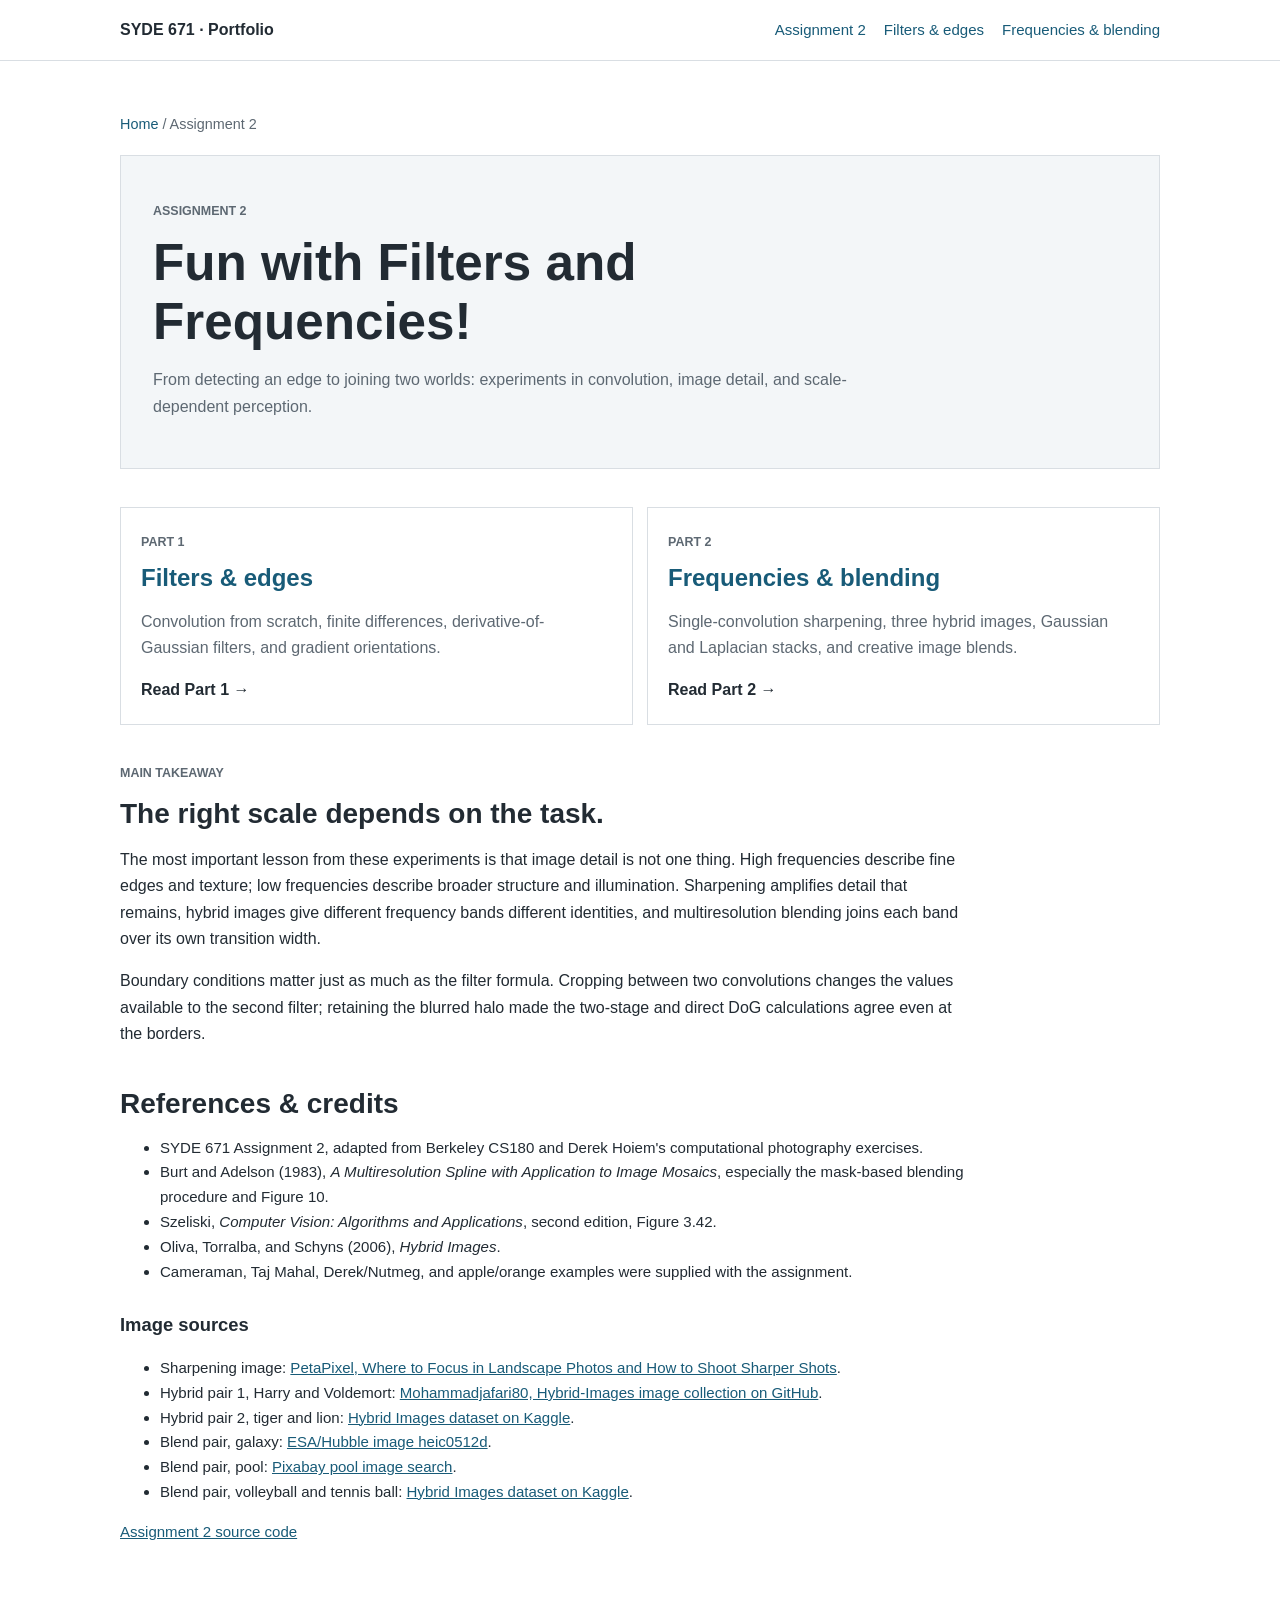
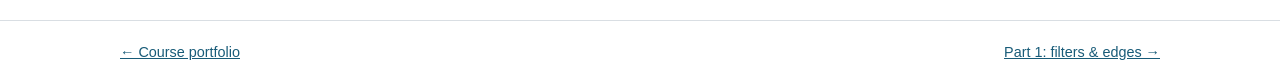
==== docs/Assignment2/index.html @ b8f6a823 "webpage almost done" ====
<!doctype html>
<html lang="en">

<head>
    <meta charset="utf-8">
    <meta name="viewport" content="width=device-width, initial-scale=1">
    <meta name="description"
        content="SYDE 671 Assignment 2: convolution, image gradients, sharpening, hybrid images, and multiresolution blending.">
    <title>Assignment 2: Filters &amp; Frequencies | SYDE 671</title>
    <link rel="stylesheet" href="../style.css">
    <link rel="stylesheet" href="./report.css">
</head>

<body class="assignment-two">
    <header class="site-header">
        <nav class="nav" aria-label="Main navigation">
            <a class="brand" href="../index.html">SYDE 671 &middot; Portfolio</a>
            <div class="nav-links"><a href="./index.html" aria-current="page">Assignment 2</a><a
                    href="./Part1/index.html">Filters &amp; edges</a><a href="./Part2/index.html">Frequencies &amp;
                    blending</a></div>
        </nav>
    </header>
    <main class="container report">
        <p class="breadcrumbs"><a href="../index.html">Home</a> / Assignment 2</p>
        <header class="report-header">
            <p class="eyebrow">Assignment 2</p>
            <h1>Fun with Filters and Frequencies!</h1>
            <p class="lead">From detecting an edge to joining two worlds: experiments in convolution, image detail, and
                scale-dependent perception.</p>
        </header>
        <section class="part-links" aria-label="Assignment sections">
            <a href="./Part1/index.html"><span class="eyebrow">Part 1</span>
                <h2>Filters &amp; edges</h2>
                <p>Convolution from scratch, finite differences, derivative-of-Gaussian filters, and gradient
                    orientations.</p><span class="text-link">Read Part 1 &rarr;</span>
            </a>
            <a href="./Part2/index.html"><span class="eyebrow">Part 2</span>
                <h2>Frequencies &amp; blending</h2>
                <p>Single-convolution sharpening, three hybrid images, Gaussian and Laplacian stacks, and creative image
                    blends.</p><span class="text-link">Read Part 2 &rarr;</span>
            </a>
        </section>
        <section class="report-section" id="takeaway">
            <p class="eyebrow">Main takeaway</p>
            <h2>The right scale depends on the task.</h2>
            <p>The most important lesson from these experiments is that image detail is not one thing. High frequencies
                describe fine edges and texture; low frequencies describe broader structure and illumination. Sharpening
                amplifies detail that remains, hybrid images give different frequency bands different identities, and
                multiresolution blending joins each band over its own transition width.</p>
            <p>Boundary conditions matter just as much as the filter formula. Cropping between two convolutions changes
                the values available to the second filter; retaining the blurred halo made the two-stage and direct DoG
                calculations agree even at the borders.</p>
        </section>
        <section class="report-section references" id="references">
            <h2>References &amp; credits</h2>
            <ul>
                <li>SYDE 671 Assignment 2, adapted from Berkeley CS180 and Derek Hoiem's computational photography
                    exercises.</li>
                <li>Burt and Adelson (1983), <cite>A Multiresolution Spline with Application to Image Mosaics</cite>,
                    especially the mask-based blending procedure and Figure 10.</li>
                <li>Szeliski, <cite>Computer Vision: Algorithms and Applications</cite>, second edition, Figure 3.42.
                </li>
                <li>Oliva, Torralba, and Schyns (2006), <cite>Hybrid Images</cite>.</li>
                <li>Cameraman, Taj Mahal, Derek/Nutmeg, and apple/orange examples were supplied with the assignment.
                </li>
            </ul>
            <h3>Image sources</h3>
            <ul>
                <li>Sharpening image: <a
                        href="https://petapixel.com/2018/10/12/where-to-focus-in-landscape-photos-and-how-to-shoot-sharper-shots/">PetaPixel,
                        Where to Focus in Landscape Photos and How to Shoot Sharper Shots</a>.</li>
                <li>Hybrid pair 1, Harry and Voldemort: <a
                        href="https://github.com/Mohammadjafari80/Hybrid-Images/tree/main/images">Mohammadjafari80,
                        Hybrid-Images image collection on GitHub</a>.</li>
                <li>Hybrid pair 2, tiger and lion: <a
                        href="https://www.kaggle.com/datasets/aashanvitjanbandhu/hybrid-images">Hybrid Images dataset
                        on Kaggle</a>.</li>
                <li>Blend pair, galaxy: <a href="https://esahubble.org/images/heic0512d/">ESA/Hubble
                        image heic0512d</a>.</li>
                <li>Blend pair, pool: <a href="https://pixabay.com/images/search/pool/">Pixabay pool
                        image search</a>.</li>
                <li>Blend pair, volleyball and tennis ball: <a
                        href="https://www.kaggle.com/datasets/aashanvitjanbandhu/hybrid-images">Hybrid Images dataset
                        on Kaggle</a>.</li>
            </ul>
            <p><a href="https://github.com/n-zhao12/SYDE671-assignments/tree/main/Assignment2">Assignment 2 source
                    code</a></p>
        </section>
    </main>
    <footer class="site-footer">
        <div class="container"><a href="../index.html">&larr; Course portfolio</a><a href="./Part1/index.html">Part 1:
                filters &amp; edges &rarr;</a></div>
    </footer>
</body>

</html>
---- docs/style.css ----
:root {
    --ink: #222b33;
    --muted: #5d6872;
    --paper: #ffffff;
    --card: #ffffff;
    --line: #d9dee3;
    --accent: #185b78;
    --soft: #f3f6f8;
}

* {
    box-sizing: border-box;
}

html {
    scroll-behavior: smooth;
}

body {
    margin: 0;
    background: var(--paper);
    color: var(--ink);
    font: 16px/1.65 Arial, Helvetica, sans-serif;
}

a {
    color: var(--accent);
}

a:hover {
    color: #103e53;
}

.site-header {
    border-bottom: 1px solid var(--line);
}

.nav,
.container {
    width: min(1040px, calc(100% - 40px));
    margin: 0 auto;
}

.nav {
    min-height: 60px;
    display: flex;
    align-items: center;
    justify-content: space-between;
    gap: 20px;
}

.brand {
    color: var(--ink);
    font-weight: 700;
    text-decoration: none;
}

.nav-links {
    display: flex;
    flex-wrap: wrap;
    gap: 18px;
}

.nav-links a {
    font-size: .94rem;
    text-decoration: none;
}

.container {
    padding: 38px 0 60px;
}

.hero {
    padding: 32px;
    border: 1px solid var(--line);
    background: var(--soft);
}

.eyebrow,
.number {
    color: var(--muted);
    font-size: .78rem;
    font-weight: 700;
    letter-spacing: .07em;
    text-transform: uppercase;
}

.hero h1 {
    max-width: 780px;
    margin: 0;
    font-size: clamp(2rem, 5vw, 3.2rem);
    line-height: 1.15;
}

.hero p {
    max-width: 700px;
    color: var(--muted);
}

.hero-actions {
    display: flex;
    flex-wrap: wrap;
    gap: 10px;
    margin-top: 20px;
}

.button {
    display: inline-block;
    padding: 8px 13px;
    border: 1px solid var(--accent);
    border-radius: 3px;
    color: #fff;
    background: var(--accent);
    font-weight: 700;
    text-decoration: none;
}

.button:hover {
    color: #fff;
    background: #103e53;
}

.button.secondary {
    color: var(--accent);
    background: transparent;
}

.button.secondary:hover {
    color: #103e53;
    background: #e8eef1;
}

.section {
    margin-top: 38px;
}

.section-heading {
    max-width: 760px;
    margin-bottom: 18px;
}

.section-heading h2 {
    margin: 0 0 6px;
    font-size: 1.75rem;
    line-height: 1.25;
}

.section-heading p,
.muted {
    color: var(--muted);
}

.grid {
    display: grid;
    grid-template-columns: repeat(auto-fit, minmax(min(100%, 260px), 1fr));
    gap: 14px;
}

.card {
    padding: 20px;
    border: 1px solid var(--line);
    background: var(--card);
}

.card h2,
.card h3 {
    margin: 0 0 8px;
}

.card p:last-child {
    margin-bottom: 0;
}

.card-link {
    display: block;
    color: inherit;
    text-decoration: none;
}

.card-link:hover {
    border-color: #8998a3;
    background: #fafcfd;
}

.card-link h2,
.card-link h3 {
    color: var(--accent);
}

.number {
    color: var(--muted);
}

.tag {
    color: var(--accent);
    font-weight: 700;
}

.callout {
    padding: 15px 18px;
    border-left: 3px solid var(--accent);
    background: var(--soft);
}

.callout p {
    margin: 0;
}

.table-wrap {
    overflow-x: auto;
    border: 1px solid var(--line);
}

table {
    width: 100%;
    min-width: 520px;
    border-collapse: collapse;
}

th,
td {
    padding: 10px 13px;
    border-bottom: 1px solid var(--line);
    text-align: left;
}

th {
    background: var(--soft);
    font-size: .9rem;
}

tr:last-child td {
    border-bottom: 0;
}

.gallery {
    display: grid;
    grid-template-columns: repeat(auto-fill, minmax(min(100%, 230px), 1fr));
    gap: 12px;
}

.gallery figure {
    margin: 0;
    overflow: hidden;
    border: 1px solid var(--line);
    background: #fff;
}

.gallery img {
    display: block;
    width: 100%;
    aspect-ratio: 4 / 3;
    object-fit: contain;
    background: #f1f3f4;
}

.gallery figcaption {
    padding: 8px 10px;
    color: var(--muted);
    font-size: .88rem;
    text-align: center;
}

.comparison-grid {
    display: grid;
    grid-template-columns: repeat(auto-fit, minmax(min(100%, 290px), 1fr));
    gap: 14px;
}

.comparison-item {
    min-width: 0;
    padding: 12px;
    border: 1px solid var(--line);
    background: var(--soft);
}

.comparison-item h5 {
    margin: 0 0 8px;
    font-size: 1rem;
}

.comparison-pair {
    display: grid;
    grid-template-columns: repeat(2, minmax(0, 1fr));
    gap: 8px;
}

.comparison-pair figure {
    min-width: 0;
    margin: 0;
    border: 1px solid var(--line);
    background: #fff;
}

.comparison-pair img {
    display: block;
    width: 100%;
    aspect-ratio: 4 / 3;
    object-fit: contain;
    background: #f1f3f4;
}

.comparison-pair figcaption {
    padding: 6px;
    color: var(--muted);
    font-size: .78rem;
    line-height: 1.35;
    text-align: center;
}

.comparison-pair a:focus-visible {
    outline: 3px solid var(--accent);
    outline-offset: 2px;
}

.detail-zoom {
    margin-top: 10px;
    font-size: .86rem;
}

.detail-zoom summary {
    color: var(--accent);
    cursor: pointer;
    font-weight: 700;
}

.zoom-pair {
    display: grid;
    grid-template-columns: repeat(2, minmax(0, 1fr));
    gap: 8px;
    margin-top: 8px;
}

.zoom-pair figure {
    min-width: 0;
    margin: 0;
    overflow: hidden;
    border: 1px solid var(--line);
    background: #fff;
}

.zoom-frame {
    aspect-ratio: 4 / 3;
    overflow: hidden;
    background: #f1f3f4;
}

.zoom-frame img {
    display: block;
    width: 300%;
    height: 300%;
    max-width: none;
    object-fit: cover;
    transform: translate(-33.333%, -33.333%);
}

.zoom-pair figcaption {
    padding: 6px;
    color: var(--muted);
    font-size: .78rem;
    line-height: 1.35;
    text-align: center;
}

.placeholder {
    min-height: 140px;
    display: grid;
    place-items: center;
    padding: 18px;
    border: 1px dashed #aeb8bf;
    color: var(--muted);
    background: #fafbfc;
    text-align: center;
}

.breadcrumbs {
    margin-bottom: 18px;
    color: var(--muted);
    font-size: .9rem;
}

.breadcrumbs a {
    text-decoration: none;
}

.site-footer {
    padding: 20px 0;
    border-top: 1px solid var(--line);
    color: var(--muted);
    font-size: .9rem;
}

.site-footer .container {
    padding-top: 0;
    padding-bottom: 0;
}

@media (max-width: 600px) {
    .nav {
        align-items: flex-start;
        flex-direction: column;
        justify-content: center;
        padding: 12px 0;
    }

    .nav-links {
        gap: 12px;
    }

    .container {
        width: calc(100% - 28px);
        padding-top: 26px;
    }

    .hero {
        padding: 22px;
    }
}
---- docs/Assignment2/report.css ----
.assignment-two {
    letter-spacing: 0;
}

.assignment-two h1,
.assignment-two h2 {
    font-family: inherit;
    font-weight: 700;
    letter-spacing: 0;
}

.assignment-two h1 {
    max-width: 780px;
    margin: 0;
    font-size: 3.2rem;
    line-height: 1.15;
    overflow-wrap: anywhere;
}

.assignment-two h2 {
    margin: 0 0 6px;
    font-size: 1.75rem;
    line-height: 1.25;
}

.assignment-two h3 {
    margin: 26px 0 10px;
    font-size: 1.15rem;
}

.assignment-two .eyebrow {
    letter-spacing: 0;
    color: var(--muted);
}

.report-header {
    padding: 32px;
    border: 1px solid var(--line);
    background: var(--soft);
}

.report-header .lead {
    max-width: 700px;
    color: var(--muted);
    font-size: 1rem;
}

.section-nav {
    display: flex;
    flex-wrap: wrap;
    gap: 10px 24px;
    padding: 16px 0;
    margin: 6px 0 32px;
    border-block: 1px solid var(--line);
}

.section-nav a,
.assignment-two .text-link {
    font-weight: 700;
    text-decoration: none;
}

.report-section {
    margin-top: 38px;
    scroll-margin-top: 24px;
}

.report-section>p,
.report-section>ul {
    max-width: 850px;
}

.result {
    min-width: 0;
    margin: 24px 0 32px;
}

.result img {
    display: block;
    width: 100%;
    height: auto;
    background: #fff;
}

.result figcaption {
    padding: 10px 0;
    max-width: 920px;
    color: var(--muted);
    font-size: .9rem;
    line-height: 1.55;
}

.result.portrait {
    max-width: 650px;
    margin-inline: auto;
}

.overview-result {
    max-width: 850px;
}

.part-links {
    display: grid;
    grid-template-columns: repeat(2, minmax(0, 1fr));
    gap: 14px;
    margin-top: 38px;
}

.part-links>a {
    padding: 20px;
    border: 1px solid var(--line);
    background: var(--card);
    color: inherit;
    text-decoration: none;
}

.part-links>a:hover {
    border-color: #8998a3;
    background: #fafcfd;
}

.part-links h2 {
    color: var(--accent);
    font-size: 1.5rem;
    margin: 8px 0;
}

.part-links p {
    color: var(--muted);
}

.equation {
    padding: 14px 18px;
    border-left: 3px solid var(--accent);
    background: var(--soft);
    overflow-x: auto;
    font-family: inherit;
    font-size: 1rem;
}

.assignment-two pre {
    max-width: 100%;
    overflow-x: auto;
    padding: 20px;
    border: 1px solid var(--line);
    background: var(--soft);
    font-size: .85rem;
    line-height: 1.6;
    tab-size: 4;
}

.assignment-two code {
    font-family: Consolas, "Liberation Mono", monospace;
    overflow-wrap: anywhere;
}

.assignment-two pre code {
    overflow-wrap: normal;
}

.assignment-two details {
    margin: 20px 0;
    border-block: 1px solid var(--line);
    padding: 14px 0;
}

.assignment-two summary {
    cursor: pointer;
    color: var(--accent);
    font-weight: 700;
}

.assignment-two .table-wrap {
    margin: 24px 0;
}

.assignment-two a:focus-visible,
.assignment-two summary:focus-visible {
    outline: 3px solid var(--accent);
    outline-offset: 4px;
}

.assignment-two .site-footer .container {
    display: flex;
    flex-wrap: wrap;
    justify-content: space-between;
    gap: 16px;
}

.references {
    font-size: .94rem;
}

@media (max-width: 600px) {
    .report-header {
        padding: 22px;
    }

    .assignment-two h1 {
        font-size: 2rem;
    }

    .assignment-two h2 {
        font-size: 1.75rem;
    }

    .part-links {
        grid-template-columns: minmax(0, 1fr);
        gap: 8px;
    }

    .section-nav {
        gap: 10px 18px;
    }
}

@media print {

    .assignment-two .site-header,
    .assignment-two .section-nav,
    .assignment-two .site-footer {
        display: none;
    }

    .assignment-two .report {
        width: 100%;
    }

    .assignment-two figure {
        break-inside: avoid;
    }
}
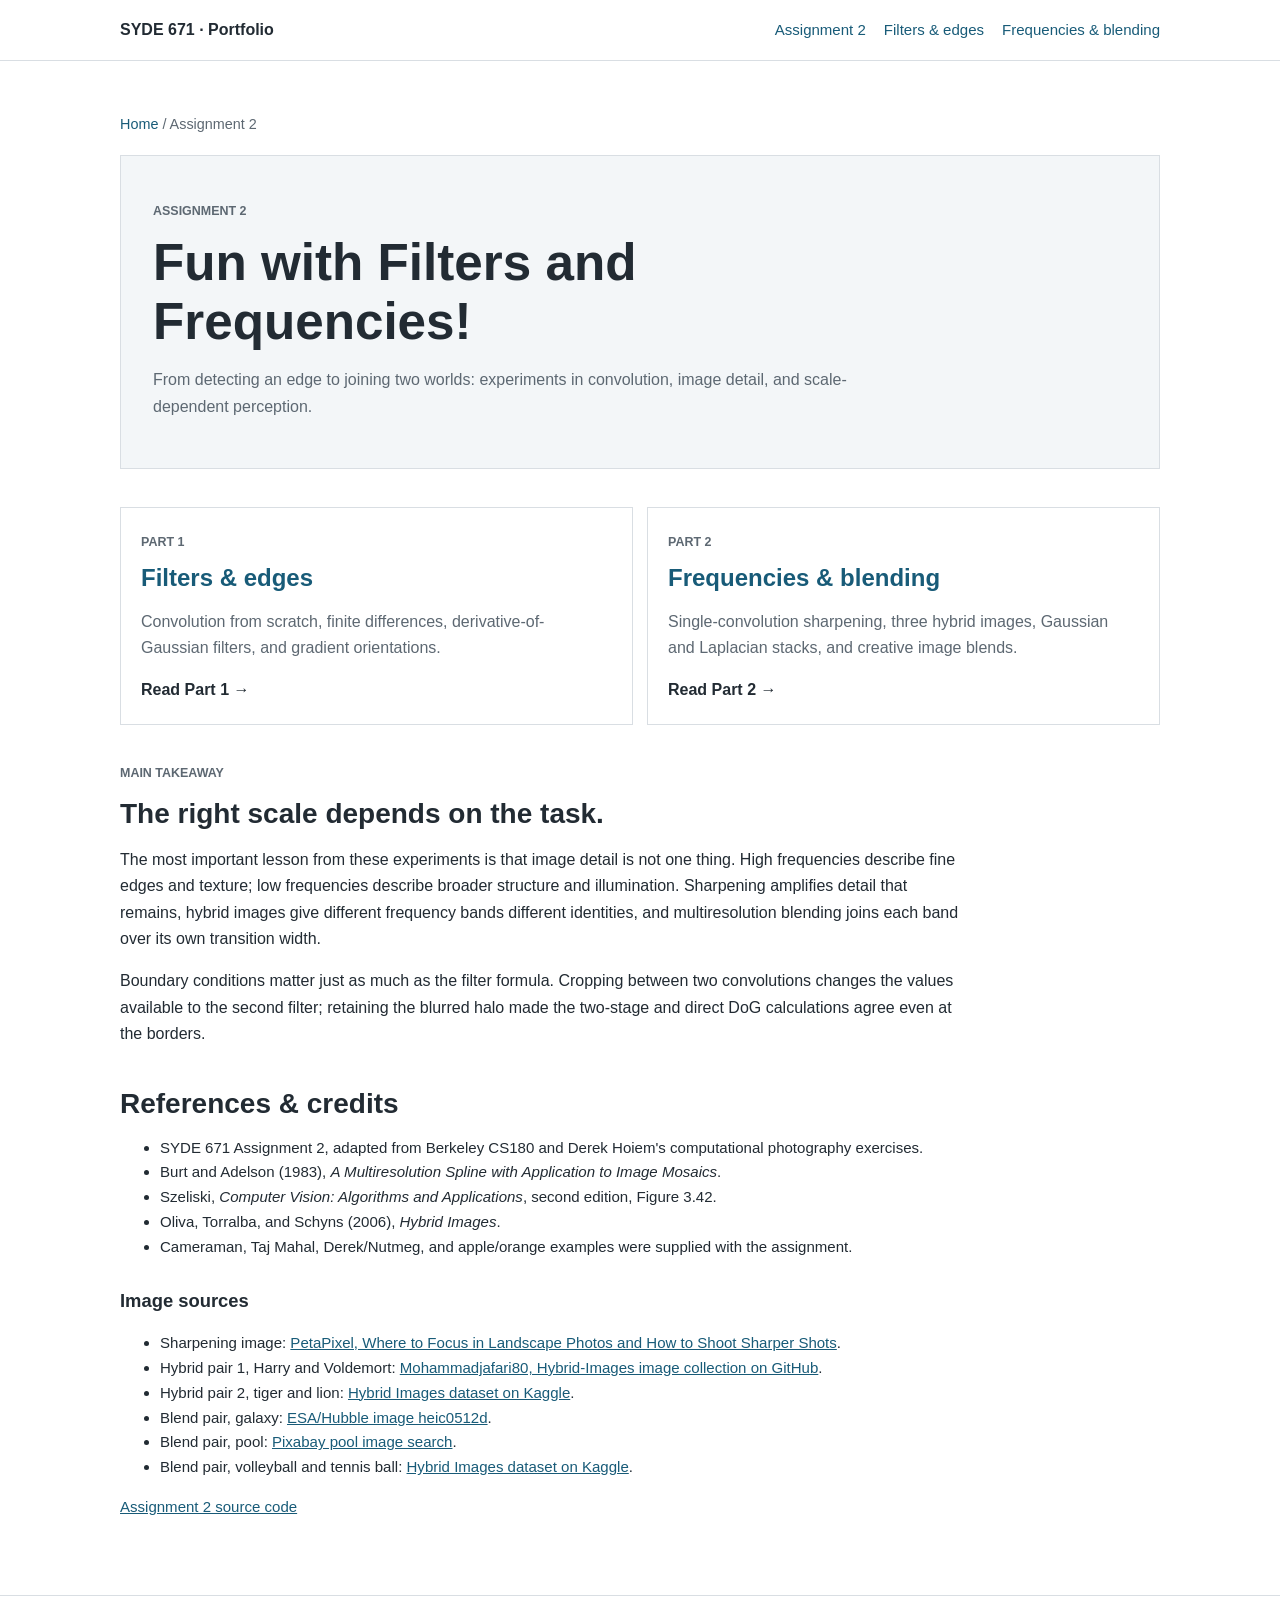
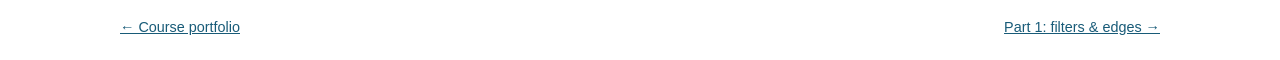
==== commit 8740bc33: "final adjustment" ====
--- a/docs/Assignment2/index.html
+++ b/docs/Assignment2/index.html
@@ -56,8 +56,7 @@
             <ul>
                 <li>SYDE 671 Assignment 2, adapted from Berkeley CS180 and Derek Hoiem's computational photography
                     exercises.</li>
-                <li>Burt and Adelson (1983), <cite>A Multiresolution Spline with Application to Image Mosaics</cite>,
-                    especially the mask-based blending procedure and Figure 10.</li>
+                <li>Burt and Adelson (1983), <cite>A Multiresolution Spline with Application to Image Mosaics</cite>.</li>
                 <li>Szeliski, <cite>Computer Vision: Algorithms and Applications</cite>, second edition, Figure 3.42.
                 </li>
                 <li>Oliva, Torralba, and Schyns (2006), <cite>Hybrid Images</cite>.</li>
--- a/docs/Assignment2/report.css
+++ b/docs/Assignment2/report.css
@@ -229,4 +229,4 @@
     .assignment-two figure {
         break-inside: avoid;
     }
-}+}
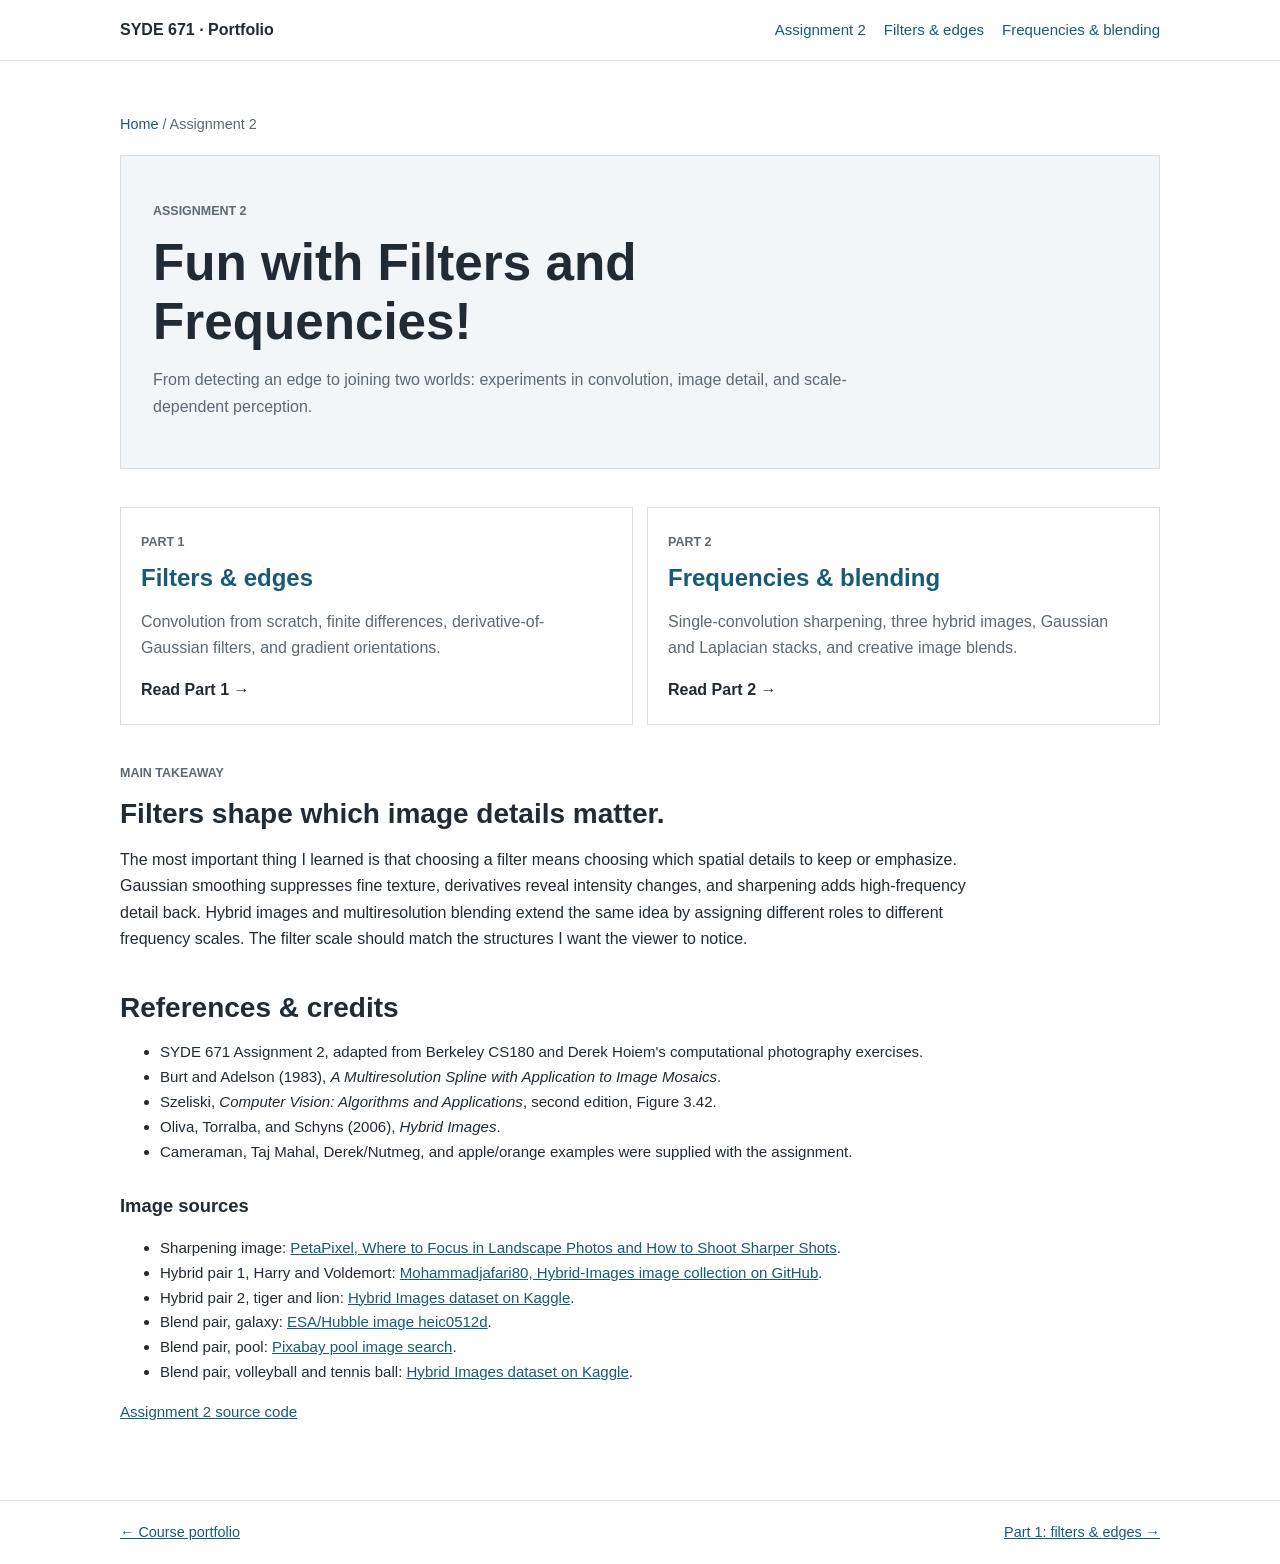
==== commit 88e557f5: "main takeaway" ====
--- a/docs/Assignment2/index.html
+++ b/docs/Assignment2/index.html
@@ -42,14 +42,12 @@
         </section>
         <section class="report-section" id="takeaway">
             <p class="eyebrow">Main takeaway</p>
-            <h2>The right scale depends on the task.</h2>
-            <p>The most important lesson from these experiments is that image detail is not one thing. High frequencies
-                describe fine edges and texture; low frequencies describe broader structure and illumination. Sharpening
-                amplifies detail that remains, hybrid images give different frequency bands different identities, and
-                multiresolution blending joins each band over its own transition width.</p>
-            <p>Boundary conditions matter just as much as the filter formula. Cropping between two convolutions changes
-                the values available to the second filter; retaining the blurred halo made the two-stage and direct DoG
-                calculations agree even at the borders.</p>
+            <h2>Filters shape which image details matter.</h2>
+            <p>The most important thing I learned is that choosing a filter means choosing which spatial details to keep
+                or emphasize. Gaussian smoothing suppresses fine texture, derivatives reveal intensity changes, and
+                sharpening adds high-frequency detail back. Hybrid images and multiresolution blending extend the same
+                idea by assigning different roles to different frequency scales. The filter scale should match the
+                structures I want the viewer to notice.</p>
         </section>
         <section class="report-section references" id="references">
             <h2>References &amp; credits</h2>
